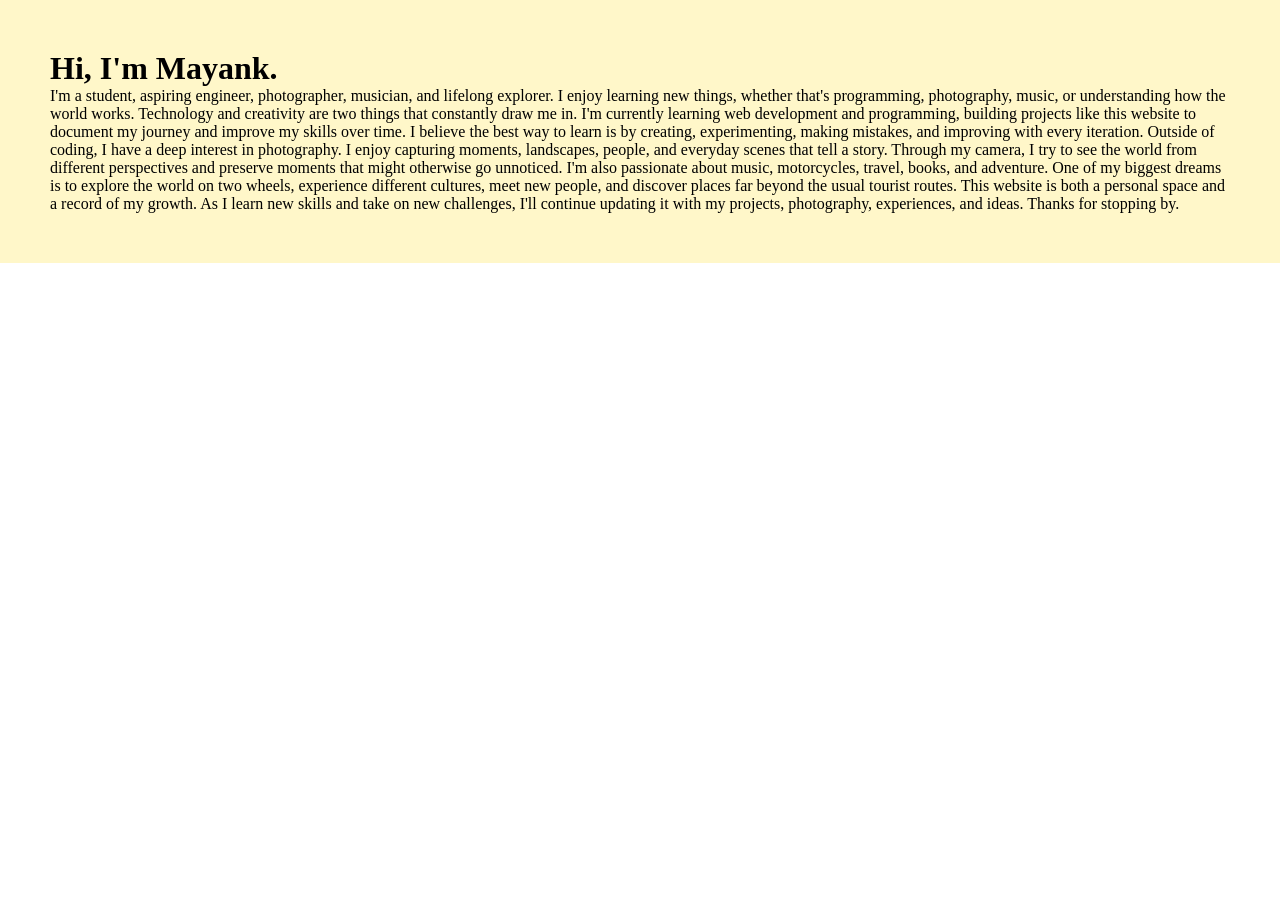
==== navbarSites/aboutme.html @ f7d70c02 "Add files via upload" ====
<!doctype html>
<html lang="en">
  <head>
    <meta charset="UTF-8" />
    <meta name="viewport" content="width=device-width, initial-scale=1.0" />
    <title>Document</title>
    <link href="aboutme.css" rel="Stylesheet" />
  </head>
  <body>
    <main class="content">
      <h1>Hi, I'm Mayank.</h1>
      <p>
        I'm a student, aspiring engineer, photographer, musician, and lifelong
        explorer. I enjoy learning new things, whether that's programming,
        photography, music, or understanding how the world works. Technology and
        creativity are two things that constantly draw me in. I'm currently
        learning web development and programming, building projects like this
        website to document my journey and improve my skills over time. I
        believe the best way to learn is by creating, experimenting, making
        mistakes, and improving with every iteration. Outside of coding, I have
        a deep interest in photography. I enjoy capturing moments, landscapes,
        people, and everyday scenes that tell a story. Through my camera, I try
        to see the world from different perspectives and preserve moments that
        might otherwise go unnoticed. I'm also passionate about music,
        motorcycles, travel, books, and adventure. One of my biggest dreams is
        to explore the world on two wheels, experience different cultures, meet
        new people, and discover places far beyond the usual tourist routes.
        This website is both a personal space and a record of my growth. As I
        learn new skills and take on new challenges, I'll continue updating it
        with my projects, photography, experiences, and ideas. Thanks for
        stopping by.
      </p>
    </main>
  </body>
</html>
---- navbarSites/aboutme.css ----
* {
  margin: 0;
  padding: 0;
  box-sizing: border-box;
  background-image: url("images/me.jpg");
}
img {
  padding: 30px;
  align-items: center center center;
}
.content {
  padding: 50px;
}
body {
  background-color: rgb(255, 247, 201);
}
.navbar {
  display: flex;
  justify-content: space-between;
  align-items: center;
  background-color: chocolate;
  color: black;
  padding: 25px;
}
.nav-links {
  list-style: none;
  display: flex;
  gap: 25px;
}
.nav-links a {
  color: white;
  text-decoration: none;
}
.nav-links a:hover {
  color: beige;
  text-decoration: none;
}
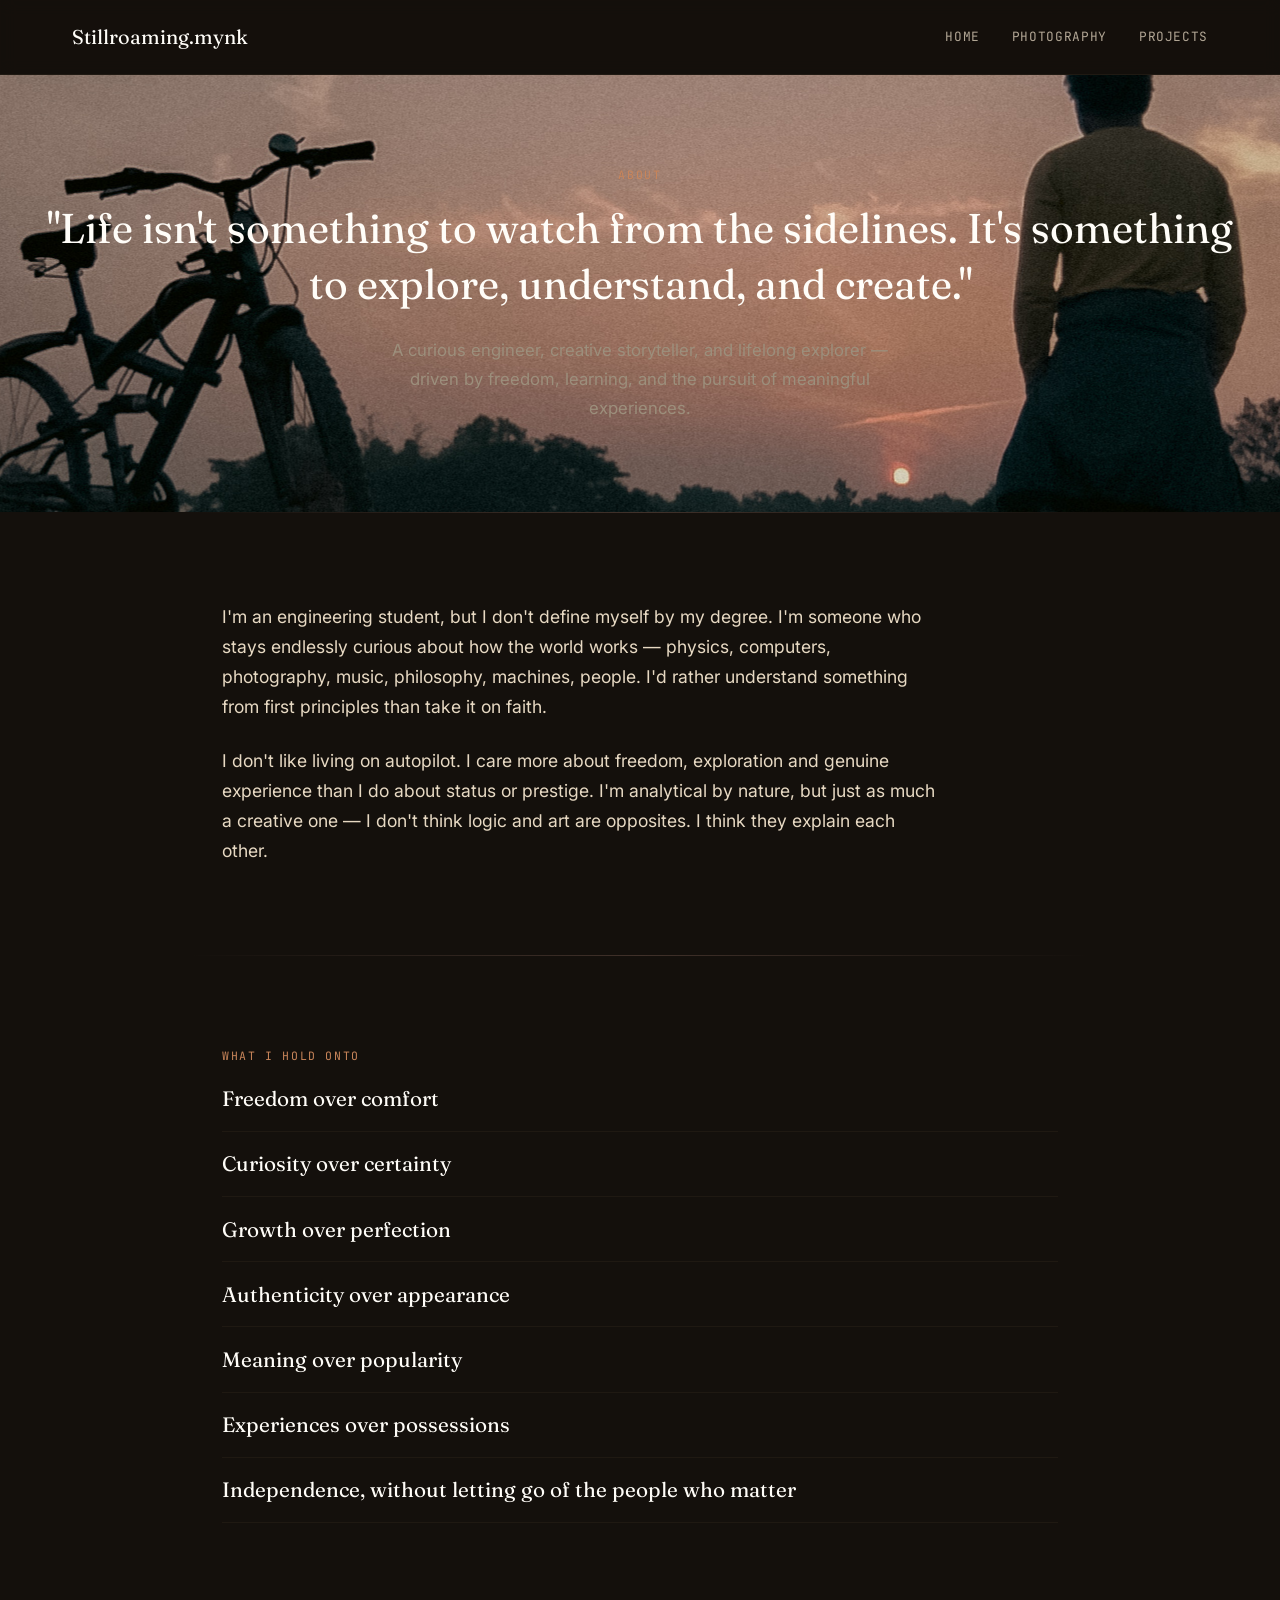
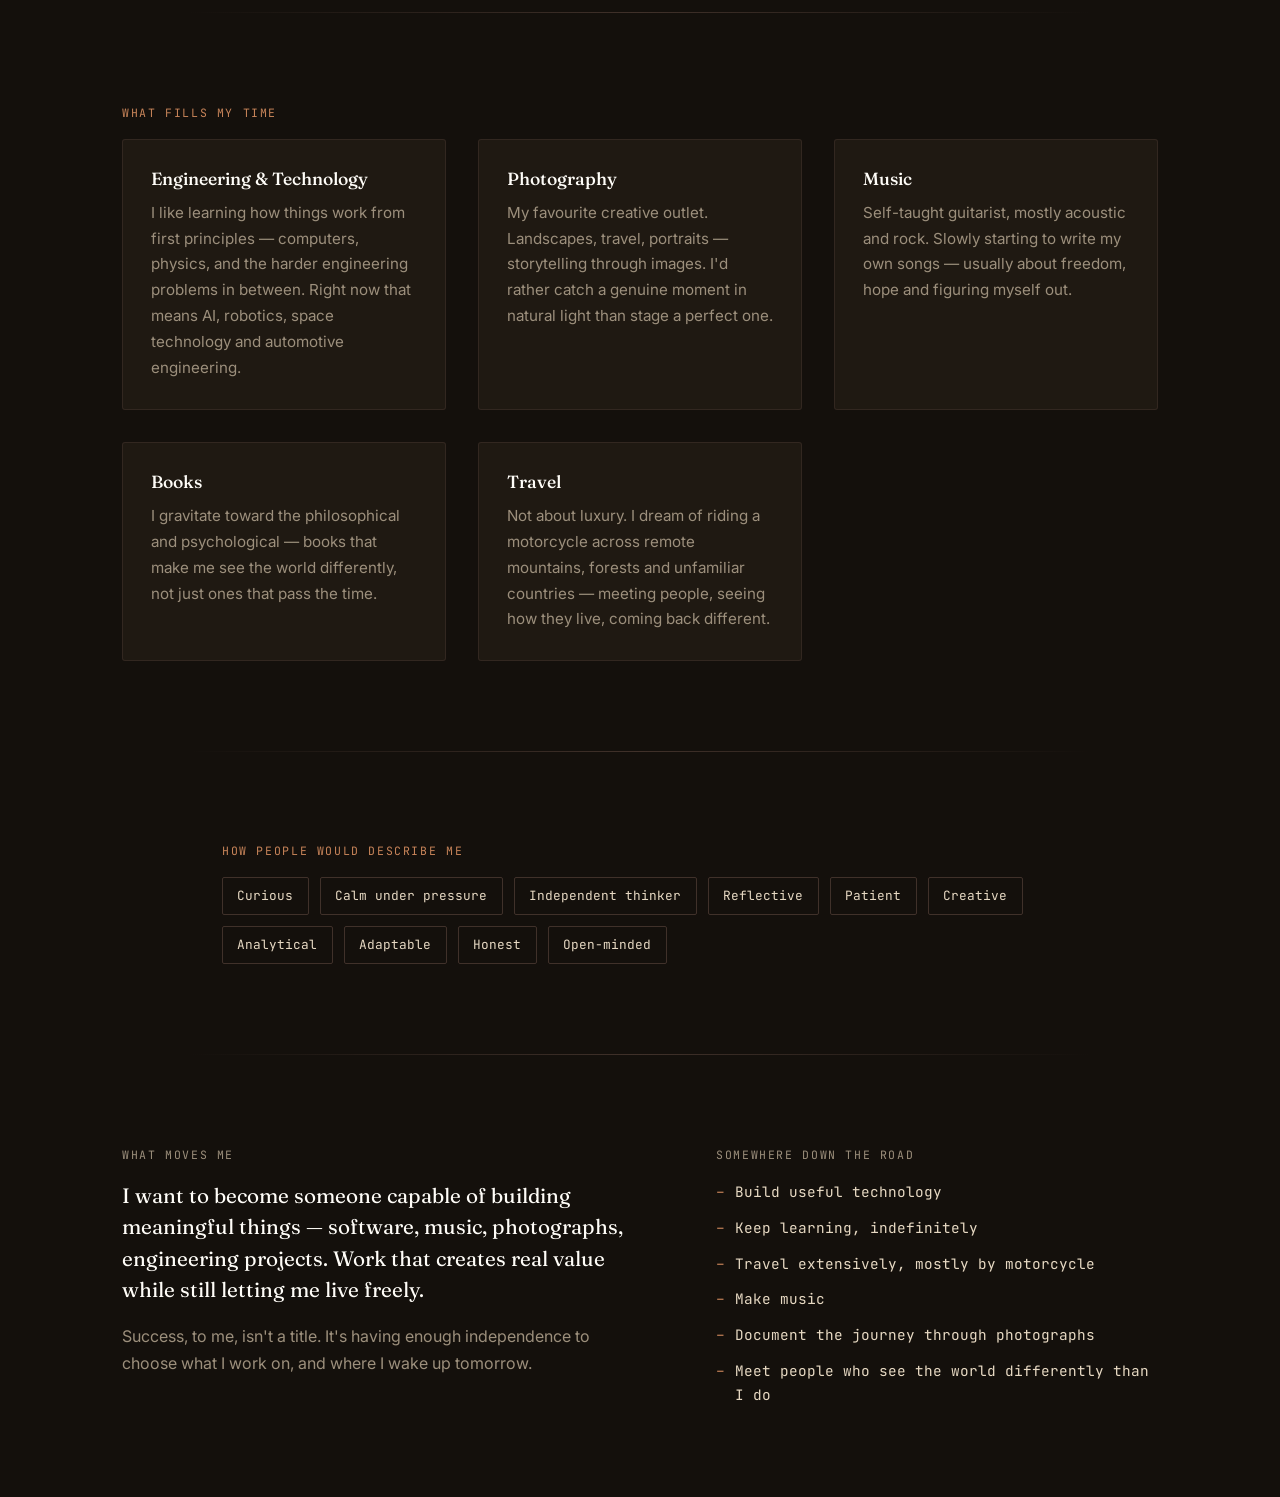
==== commit da277c13: "Add files via upload" ====
--- a/navbarSites/aboutme.html
+++ b/navbarSites/aboutme.html
@@ -1,35 +1,225 @@
-<!doctype html>
-<html lang="en">
-  <head>
-    <meta charset="UTF-8" />
-    <meta name="viewport" content="width=device-width, initial-scale=1.0" />
-    <title>Document</title>
-    <link href="aboutme.css" rel="Stylesheet" />
-  </head>
-  <body>
-    <main class="content">
-      <h1>Hi, I'm Mayank.</h1>
-      <p>
-        I'm a student, aspiring engineer, photographer, musician, and lifelong
-        explorer. I enjoy learning new things, whether that's programming,
-        photography, music, or understanding how the world works. Technology and
-        creativity are two things that constantly draw me in. I'm currently
-        learning web development and programming, building projects like this
-        website to document my journey and improve my skills over time. I
-        believe the best way to learn is by creating, experimenting, making
-        mistakes, and improving with every iteration. Outside of coding, I have
-        a deep interest in photography. I enjoy capturing moments, landscapes,
-        people, and everyday scenes that tell a story. Through my camera, I try
-        to see the world from different perspectives and preserve moments that
-        might otherwise go unnoticed. I'm also passionate about music,
-        motorcycles, travel, books, and adventure. One of my biggest dreams is
-        to explore the world on two wheels, experience different cultures, meet
-        new people, and discover places far beyond the usual tourist routes.
-        This website is both a personal space and a record of my growth. As I
-        learn new skills and take on new challenges, I'll continue updating it
-        with my projects, photography, experiences, and ideas. Thanks for
-        stopping by.
-      </p>
-    </main>
-  </body>
-</html>
+<!doctype html>
+<html lang="en">
+  <head>
+    <meta charset="UTF-8" />
+    <meta name="viewport" content="width=device-width, initial-scale=1.0" />
+    <title>Mayank — About</title>
+
+    <link rel="preconnect" href="https://fonts.googleapis.com" />
+    <link rel="preconnect" href="https://fonts.gstatic.com" crossorigin />
+    <link
+      href="https://fonts.googleapis.com/css2?family=Fraunces:opsz,wght@9..144,400;9..144,500;9..144,600&family=Inter:wght@400;500;600&family=JetBrains+Mono:wght@400;500&display=swap"
+      rel="stylesheet"
+    />
+
+    <link rel="stylesheet" href="aboutme.css" />
+  </head>
+  <body>
+    <!-- =====================================================
+       NAVIGATION — links back to your two other pages,
+       plus quick jumps to the sections on this page.
+       ===================================================== -->
+    <header class="nav">
+      <div class="nav__inner">
+        <a href="#top" class="nav__brand">Stillroaming<span>.</span>mynk</a>
+
+        <button
+          class="nav__toggle"
+          id="navToggle"
+          aria-label="Open menu"
+          aria-expanded="false"
+        >
+          <span></span><span></span><span></span>
+        </button>
+
+        <nav class="nav__links" id="navLinks">
+          <a href="../index.html">Home</a>
+          <a href="photography.html">Photography</a>
+          <a href="projects.html">Projects</a>
+        </nav>
+      </div>
+    </header>
+
+    <!-- =====================================================
+       HERO — the motto, given room to breathe.
+       This is the one bold, cinematic moment on the page;
+       everything after it stays calm and quiet on purpose.
+       ===================================================== -->
+    <section class="hero" id="top">
+      <p class="eyebrow">About</p>
+      <!-- EDIT ME: your motto -->
+      <blockquote class="hero__motto">
+        "Life isn't something to watch from the sidelines. It's something to
+        explore, understand, and create."
+      </blockquote>
+      <!-- EDIT ME: your one-sentence summary -->
+      <p class="hero__summary">
+        A curious engineer, creative storyteller, and lifelong explorer — driven
+        by freedom, learning, and the pursuit of meaningful experiences.
+      </p>
+    </section>
+
+    <div class="divider" aria-hidden="true"></div>
+
+    <!-- =====================================================
+       WHO I AM — the main narrative paragraph
+       ===================================================== -->
+    <section class="intro reveal">
+      <!-- EDIT ME: this whole paragraph is meant to be rewritten in your own words over time -->
+      <p>
+        I'm an engineering student, but I don't define myself by my degree. I'm
+        someone who stays endlessly curious about how the world works — physics,
+        computers, photography, music, philosophy, machines, people. I'd rather
+        understand something from first principles than take it on faith.
+      </p>
+      <p>
+        I don't like living on autopilot. I care more about freedom, exploration
+        and genuine experience than I do about status or prestige. I'm
+        analytical by nature, but just as much a creative one — I don't think
+        logic and art are opposites. I think they explain each other.
+      </p>
+    </section>
+
+    <div class="divider" aria-hidden="true"></div>
+
+    <!-- =====================================================
+       VALUES — a plain list, no numbering, because these
+       aren't steps in a sequence — they're things held
+       at the same time, side by side.
+       ===================================================== -->
+    <section class="values reveal" id="values">
+      <p class="eyebrow">What I hold onto</p>
+      <ul class="values__list">
+        <!-- EDIT ME: add, remove or reorder freely -->
+        <li>Freedom over comfort</li>
+        <li>Curiosity over certainty</li>
+        <li>Growth over perfection</li>
+        <li>Authenticity over appearance</li>
+        <li>Meaning over popularity</li>
+        <li>Experiences over possessions</li>
+        <li>Independence, without letting go of the people who matter</li>
+      </ul>
+    </section>
+
+    <div class="divider" aria-hidden="true"></div>
+
+    <!-- =====================================================
+       INTERESTS — one card per thing you care about.
+       Copy a whole <article> block to add a new interest.
+       ===================================================== -->
+    <section class="interests reveal" id="interests">
+      <p class="eyebrow">What fills my time</p>
+
+      <div class="interests__grid">
+        <!-- ============ INTEREST 1 ============ -->
+        <article class="interest">
+          <h3>Engineering &amp; Technology</h3>
+          <p>
+            I like learning how things work from first principles — computers,
+            physics, and the harder engineering problems in between. Right now
+            that means AI, robotics, space technology and automotive
+            engineering.
+          </p>
+        </article>
+
+        <!-- ============ INTEREST 2 ============ -->
+        <article class="interest">
+          <h3>Photography</h3>
+          <p>
+            My favourite creative outlet. Landscapes, travel, portraits —
+            storytelling through images. I'd rather catch a genuine moment in
+            natural light than stage a perfect one.
+          </p>
+        </article>
+
+        <!-- ============ INTEREST 3 ============ -->
+        <article class="interest">
+          <h3>Music</h3>
+          <p>
+            Self-taught guitarist, mostly acoustic and rock. Slowly starting to
+            write my own songs — usually about freedom, hope and figuring myself
+            out.
+          </p>
+        </article>
+
+        <!-- ============ INTEREST 4 ============ -->
+        <article class="interest">
+          <h3>Books</h3>
+          <p>
+            I gravitate toward the philosophical and psychological — books that
+            make me see the world differently, not just ones that pass the time.
+          </p>
+        </article>
+
+        <!-- ============ INTEREST 5 ============ -->
+        <article class="interest">
+          <h3>Travel</h3>
+          <p>
+            Not about luxury. I dream of riding a motorcycle across remote
+            mountains, forests and unfamiliar countries — meeting people, seeing
+            how they live, coming back different.
+          </p>
+        </article>
+
+        <!-- Need another card? Copy any <article class="interest"> block above. -->
+      </div>
+    </section>
+
+    <div class="divider" aria-hidden="true"></div>
+
+    <!-- =====================================================
+       TRAITS — a quiet tag list, not a bragging list.
+       ===================================================== -->
+    <section class="traits reveal">
+      <p class="eyebrow">How people would describe me</p>
+      <ul class="traits__list">
+        <!-- EDIT ME: keep this honest, not aspirational -->
+        <li>Curious</li>
+        <li>Calm under pressure</li>
+        <li>Independent thinker</li>
+        <li>Reflective</li>
+        <li>Patient</li>
+        <li>Creative</li>
+        <li>Analytical</li>
+        <li>Adaptable</li>
+        <li>Honest</li>
+        <li>Open-minded</li>
+      </ul>
+    </section>
+
+    <div class="divider" aria-hidden="true"></div>
+
+    <!-- =====================================================
+       WHERE THIS IS GOING — motivation + long-term vision
+       ===================================================== -->
+    <section class="vision reveal">
+      <div class="vision__grid">
+        <div>
+          <p class="eyebrow">What moves me</p>
+          <p class="vision__lead">
+            I want to become someone capable of building meaningful things —
+            software, music, photographs, engineering projects. Work that
+            creates real value while still letting me live freely.
+          </p>
+          <p>
+            Success, to me, isn't a title. It's having enough independence to
+            choose what I work on, and where I wake up tomorrow.
+          </p>
+        </div>
+        <div>
+          <p class="eyebrow">Somewhere down the road</p>
+          <ul class="vision__list">
+            <li>Build useful technology</li>
+            <li>Keep learning, indefinitely</li>
+            <li>Travel extensively, mostly by motorcycle</li>
+            <li>Make music</li>
+            <li>Document the journey through photographs</li>
+            <li>Meet people who see the world differently than I do</li>
+          </ul>
+        </div>
+      </div>
+    </section>
+
+    <script src="aboutme.js"></script>
+  </body>
+</html>
--- a/navbarSites/aboutme.css
+++ b/navbarSites/aboutme.css
@@ -1,37 +1,420 @@
-* {
-  margin: 0;
-  padding: 0;
-  box-sizing: border-box;
-  background-image: url("images/me.jpg");
-}
-img {
-  padding: 30px;
-  align-items: center center center;
-}
-.content {
-  padding: 50px;
-}
-body {
-  background-color: rgb(255, 247, 201);
-}
-.navbar {
-  display: flex;
-  justify-content: space-between;
-  align-items: center;
-  background-color: chocolate;
-  color: black;
-  padding: 25px;
-}
-.nav-links {
-  list-style: none;
-  display: flex;
-  gap: 25px;
-}
-.nav-links a {
-  color: white;
-  text-decoration: none;
-}
-.nav-links a:hover {
-  color: beige;
-  text-decoration: none;
-}
+/* =========================================================
+   STYLE.CSS — every color, font and spacing choice lives here.
+   Sections are labelled in ALL CAPS — search (Ctrl/Cmd+F) for
+   the section name to jump straight there.
+
+   NOTE: this page is DARK on purpose (see the note in index.html).
+   It reuses the same brown/beige family and the same three fonts
+   as your other two sites, just arranged for a night-sky feeling
+   instead of a warm-paper one.
+   ========================================================= */
+
+/* ---------------------------------------------------------
+   1. VARIABLES
+   --------------------------------------------------------- */
+:root {
+  --color-bg: #14100c; /* near-black background, warm not blue */
+  --color-surface: #1f1912; /* slightly lighter panels/dividers */
+  --color-espresso: #40312a; /* deep brown, used for borders */
+  --color-clay: #c9855a; /* brighter clay so it still pops on dark */
+  --color-sand: #e7d9c3; /* beige, used for body text */
+  --color-white: #fffdf8; /* headline text */
+  --color-muted: #9c8f7c; /* dim secondary text */
+
+  --font-display: "Fraunces", Georgia, serif;
+  --font-body: "Inter", -apple-system, sans-serif;
+  --font-mono: "JetBrains Mono", "Courier New", monospace;
+
+  --space-section: clamp(3.5rem, 7vw, 6.5rem);
+  --max-width: 900px; /* narrower than the other sites — this page is meant to be read, not browsed */
+}
+
+/* ---------------------------------------------------------
+   2. RESET — you don't need to edit this section.
+   --------------------------------------------------------- */
+* {
+  box-sizing: border-box;
+  margin: 0;
+  padding: 0;
+}
+html {
+  scroll-behavior: smooth;
+}
+body {
+  font-family: var(--font-body);
+  background: var(--color-bg);
+  color: var(--color-sand);
+  line-height: 1.7;
+  -webkit-font-smoothing: antialiased;
+}
+a {
+  color: inherit;
+  text-decoration: none;
+}
+button {
+  font: inherit;
+  cursor: pointer;
+  border: none;
+  background: none;
+}
+ul {
+  list-style: none;
+}
+
+/* ---------------------------------------------------------
+   3. SHARED STYLES
+   --------------------------------------------------------- */
+.eyebrow {
+  font-family: var(--font-mono);
+  font-size: 0.72rem;
+  letter-spacing: 0.14em;
+  text-transform: uppercase;
+  color: var(--color-clay);
+  margin-bottom: 1rem;
+}
+h1,
+h2,
+h3 {
+  font-family: var(--font-display);
+  font-weight: 500;
+  line-height: 1.2;
+  color: var(--color-white);
+}
+
+/* A thin horizon-like line used between sections — a quiet nod to
+   roads, night skies and long distances, without being literal about it. */
+.divider {
+  max-width: var(--max-width);
+  margin: 0 auto;
+  height: 1px;
+  background: linear-gradient(
+    to right,
+    transparent,
+    var(--color-espresso),
+    transparent
+  );
+}
+
+/* Sections start slightly faded and settle into place as you scroll to
+   them — script.js adds the "is-visible" class when a section enters
+   the screen. If JavaScript is off, the "reveal" rule below still shows
+   everything normally, so nothing is ever hidden from anyone. */
+.reveal {
+  opacity: 1;
+  transform: none;
+}
+.reveal.js-ready {
+  opacity: 0;
+  transform: translateY(16px);
+  transition:
+    opacity 0.7s ease,
+    transform 0.7s ease;
+}
+.reveal.is-visible {
+  opacity: 1;
+  transform: none;
+}
+
+/* ---------------------------------------------------------
+   4. NAVIGATION
+   --------------------------------------------------------- */
+.nav {
+  position: sticky;
+  top: 0;
+  z-index: 50;
+  background: rgba(20, 16, 12, 0.85);
+  backdrop-filter: blur(8px);
+  border-bottom: 1px solid var(--color-surface);
+}
+.nav__inner {
+  max-width: 1200px;
+  margin: 0 auto;
+  padding: 1.25rem 2rem;
+  display: flex;
+  align-items: center;
+  justify-content: space-between;
+}
+.nav__brand {
+  font-family: var(--font-display);
+  font-size: 1.25rem;
+  color: var(--color-white);
+}
+.nav__links {
+  display: flex;
+  gap: 2rem;
+  align-items: center;
+  font-family: var(--font-mono);
+  font-size: 0.8rem;
+  letter-spacing: 0.05em;
+  text-transform: uppercase;
+}
+.nav__links a {
+  opacity: 0.75;
+  transition: opacity 0.2s;
+  color: var(--color-sand);
+}
+.nav__links a:hover {
+  opacity: 1;
+  color: var(--color-clay);
+}
+.nav__cross-link {
+  color: var(--color-clay) !important;
+}
+
+.nav__toggle {
+  display: none;
+  flex-direction: column;
+  gap: 5px;
+  width: 26px;
+}
+.nav__toggle span {
+  height: 2px;
+  background: var(--color-sand);
+  border-radius: 2px;
+}
+
+/* ---------------------------------------------------------
+   5. HERO — the motto gets the most space on the page.
+   --------------------------------------------------------- */
+.hero {
+  background-image: url(/images/me.jpg);
+  background-position: center;
+  margin: 0 auto;
+  padding: var(--space-section) 2rem;
+  text-align: center;
+}
+.hero__motto {
+  font-family: var(--font-display);
+  font-size: clamp(1.6rem, 4vw, 2.6rem);
+  color: var(--color-white);
+  line-height: 1.35;
+  font-style: normal;
+  margin-bottom: 1.5rem;
+}
+.hero__summary {
+  max-width: 46ch;
+  margin: 0 auto;
+  color: var(--color-muted);
+  font-size: 1.05rem;
+}
+
+/* ---------------------------------------------------------
+   6. INTRO ("Who I am" paragraph)
+   --------------------------------------------------------- */
+.intro {
+  max-width: var(--max-width);
+  margin: 0 auto;
+  padding: var(--space-section) 2rem;
+  display: grid;
+  gap: 1.5rem;
+  font-size: 1.1rem;
+}
+.intro p {
+  max-width: 65ch;
+}
+
+/* ---------------------------------------------------------
+   7. VALUES
+   --------------------------------------------------------- */
+.values {
+  max-width: var(--max-width);
+  margin: 0 auto;
+  padding: var(--space-section) 2rem;
+}
+.values__list {
+  display: grid;
+  gap: 0.9rem;
+  margin-top: 0.5rem;
+}
+.values__list li {
+  font-family: var(--font-display);
+  font-size: 1.3rem;
+  color: var(--color-white);
+  padding-bottom: 0.9rem;
+  border-bottom: 1px solid var(--color-surface);
+}
+
+/* ---------------------------------------------------------
+   8. INTERESTS
+   --------------------------------------------------------- */
+.interests {
+  max-width: 1100px;
+  margin: 0 auto;
+  padding: var(--space-section) 2rem;
+}
+.interests__grid {
+  margin-top: 1rem;
+  display: grid;
+  grid-template-columns: repeat(3, 1fr);
+  gap: 2rem;
+}
+.interest {
+  padding: 1.75rem;
+  background: var(--color-surface);
+  border-radius: 3px;
+  border: 1px solid rgba(64, 49, 42, 0.6);
+}
+.interest h3 {
+  font-size: 1.1rem;
+  margin-bottom: 0.7rem;
+}
+.interest p {
+  color: var(--color-muted);
+  font-size: 0.95rem;
+}
+
+/* ---------------------------------------------------------
+   9. TRAITS
+   --------------------------------------------------------- */
+.traits {
+  max-width: var(--max-width);
+  margin: 0 auto;
+  padding: var(--space-section) 2rem;
+}
+.traits__list {
+  display: flex;
+  flex-wrap: wrap;
+  gap: 0.7rem;
+  margin-top: 0.5rem;
+}
+.traits__list li {
+  font-family: var(--font-mono);
+  font-size: 0.8rem;
+  padding: 0.45rem 0.9rem;
+  border: 1px solid var(--color-espresso);
+  border-radius: 2px;
+  color: var(--color-sand);
+}
+
+/* ---------------------------------------------------------
+   10. VISION ("What moves me" + long-term list)
+   --------------------------------------------------------- */
+.vision {
+  max-width: 1100px;
+  margin: 0 auto;
+  padding: var(--space-section) 2rem;
+}
+.vision__grid {
+  display: grid;
+  grid-template-columns: 1.2fr 1fr;
+  gap: 4rem;
+}
+.vision__lead {
+  font-family: var(--font-display);
+  font-size: 1.3rem;
+  color: var(--color-white);
+  line-height: 1.5;
+  margin-bottom: 1.1rem;
+}
+.vision p:not(.vision__lead) {
+  color: var(--color-muted);
+  max-width: 50ch;
+}
+.vision__list {
+  display: grid;
+  gap: 0.7rem;
+}
+.vision__list li {
+  font-family: var(--font-mono);
+  font-size: 0.9rem;
+  color: var(--color-sand);
+  padding-left: 1.2rem;
+  position: relative;
+}
+/* A small dash instead of a bullet dot — quieter, fits the mono font */
+.vision__list li::before {
+  content: "–";
+  position: absolute;
+  left: 0;
+  color: var(--color-clay);
+}
+
+/* ---------------------------------------------------------
+   11. FOOTER
+   --------------------------------------------------------- */
+.footer {
+  max-width: 1200px;
+  margin: 0 auto;
+  padding: var(--space-section) 2rem 3rem;
+}
+.footer__inner {
+  display: flex;
+  justify-content: space-between;
+  align-items: flex-end;
+  flex-wrap: wrap;
+  gap: 2rem;
+  padding-bottom: 2rem;
+  border-bottom: 1px solid var(--color-surface);
+}
+.footer__email {
+  font-family: var(--font-display);
+  font-size: 1.6rem;
+  color: var(--color-clay);
+}
+.footer__links {
+  display: flex;
+  gap: 1.5rem;
+  font-family: var(--font-mono);
+  font-size: 0.8rem;
+  text-transform: uppercase;
+  letter-spacing: 0.05em;
+  color: var(--color-sand);
+}
+.footer__note {
+  margin-top: 1.5rem;
+  font-family: var(--font-mono);
+  font-size: 0.75rem;
+  color: var(--color-muted);
+}
+
+/* ---------------------------------------------------------
+   12. RESPONSIVE
+   --------------------------------------------------------- */
+@media (max-width: 900px) {
+  .interests__grid {
+    grid-template-columns: repeat(2, 1fr);
+  }
+  .vision__grid {
+    grid-template-columns: 1fr;
+    gap: 2.5rem;
+  }
+}
+
+@media (max-width: 640px) {
+  .nav__toggle {
+    display: flex;
+  }
+  .nav__links {
+    position: absolute;
+    top: 100%;
+    left: 0;
+    right: 0;
+    background: var(--color-bg);
+    flex-direction: column;
+    align-items: flex-start;
+    gap: 1.25rem;
+    padding: 1.5rem 2rem;
+    border-bottom: 1px solid var(--color-surface);
+    display: none;
+  }
+  .nav__links.is-open {
+    display: flex;
+  }
+  .interests__grid {
+    grid-template-columns: 1fr;
+  }
+  .footer__inner {
+    flex-direction: column;
+    align-items: flex-start;
+  }
+}
+
+/* Respect people who've asked their system to reduce motion —
+   they get the fade-up effect turned off entirely. */
+@media (prefers-reduced-motion: reduce) {
+  .reveal.js-ready {
+    opacity: 1;
+    transform: none;
+    transition: none;
+  }
+}
